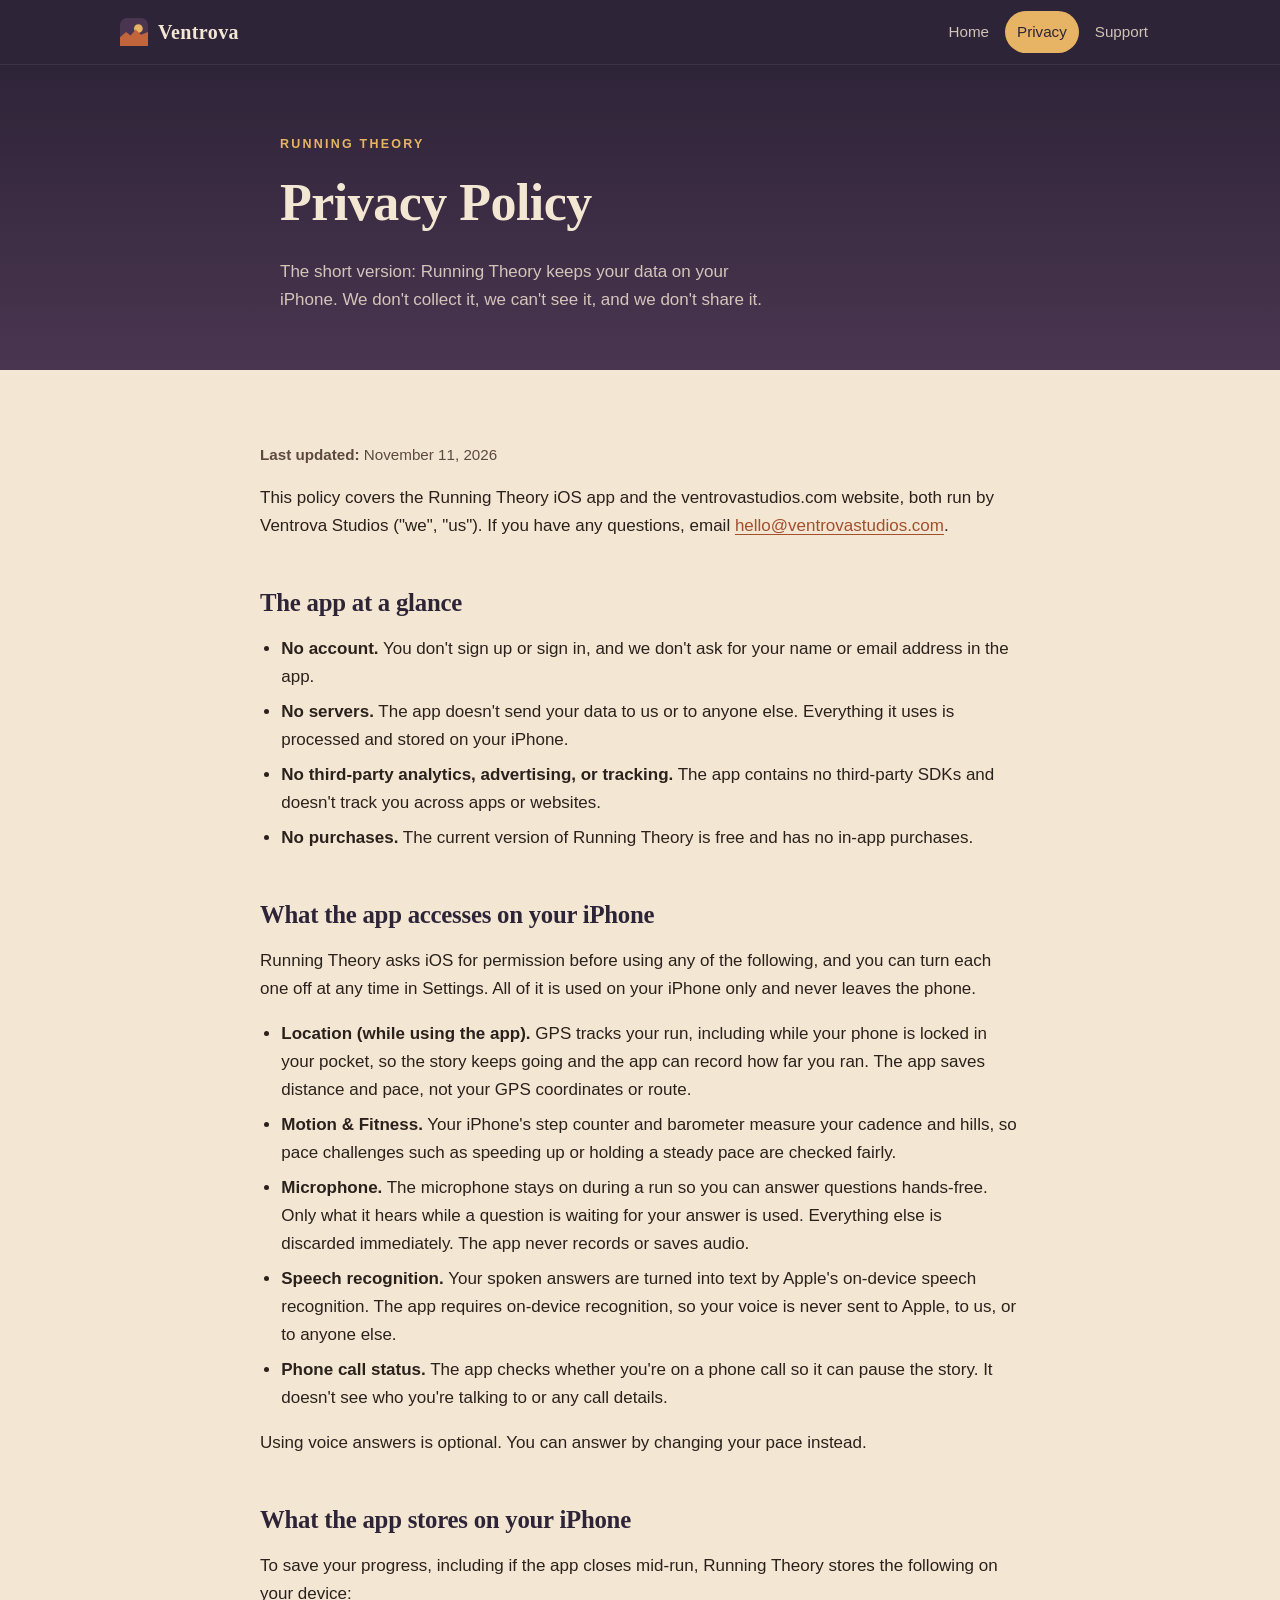
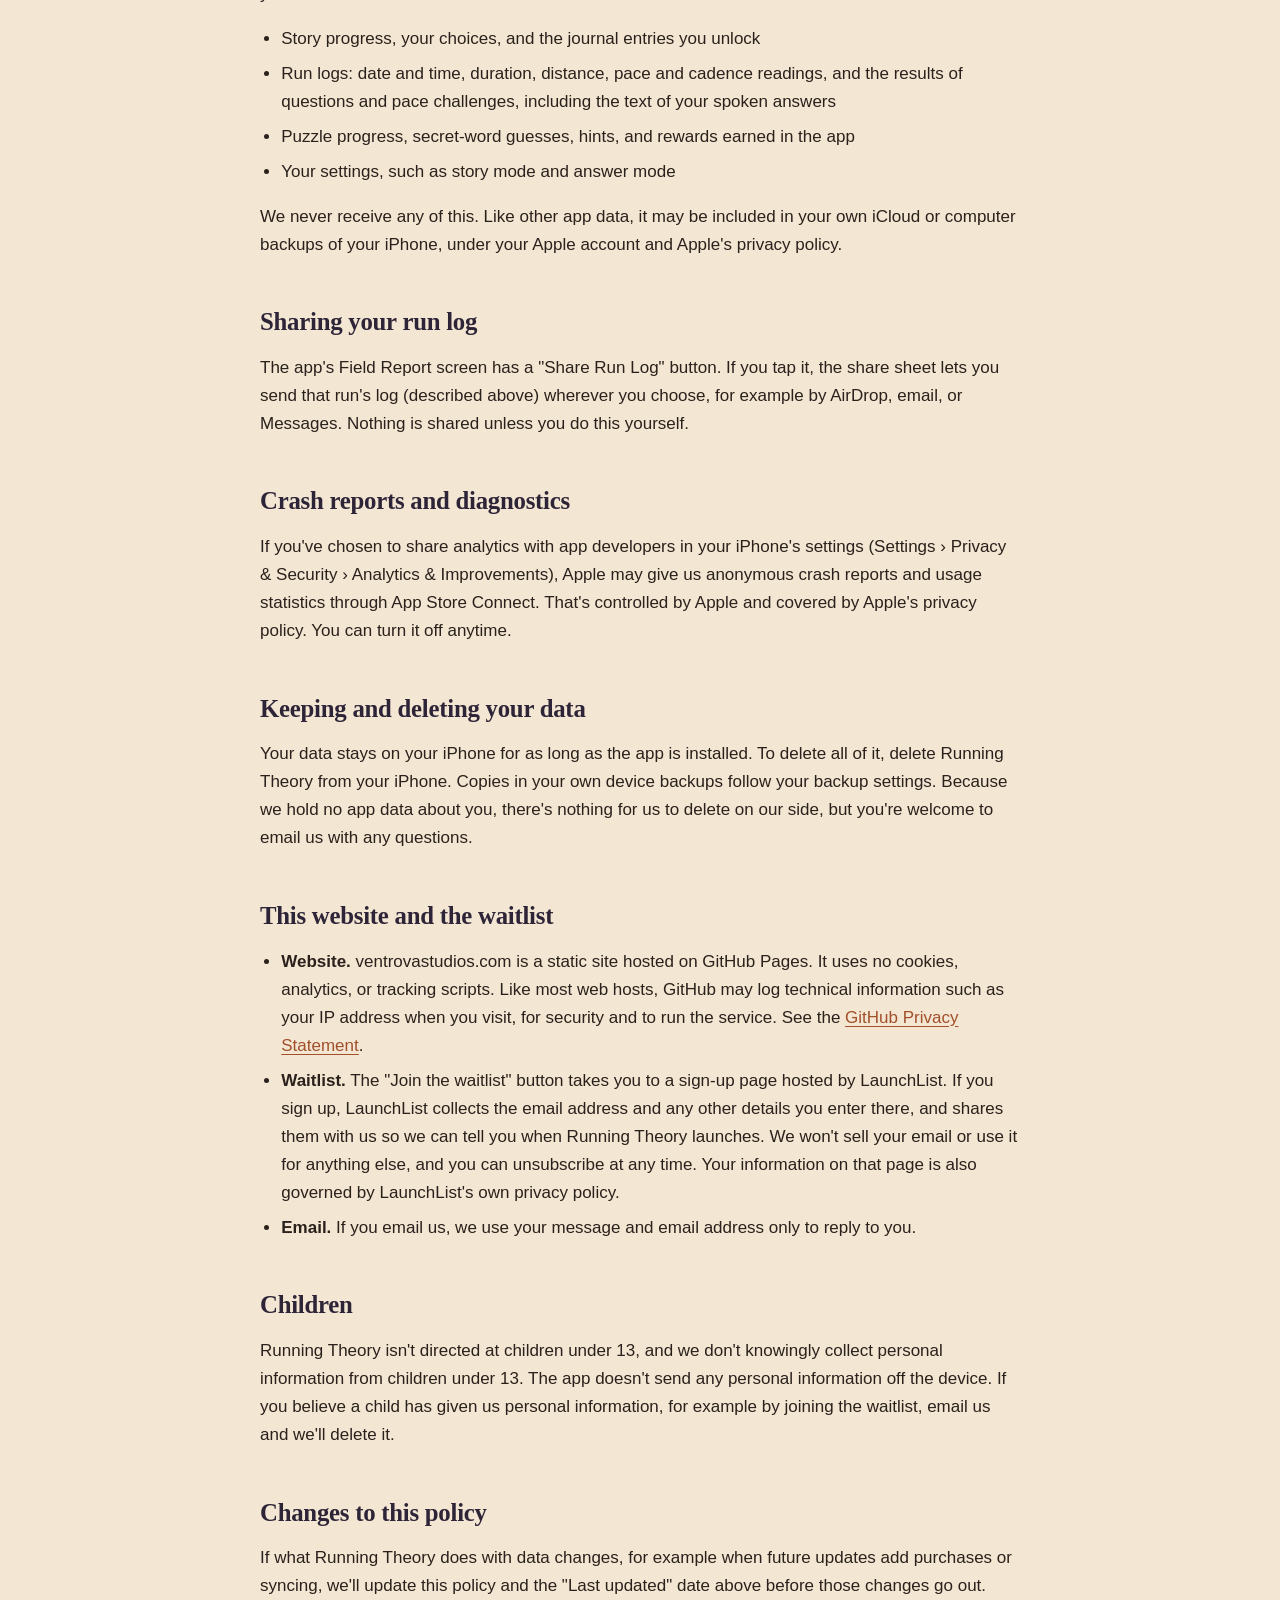
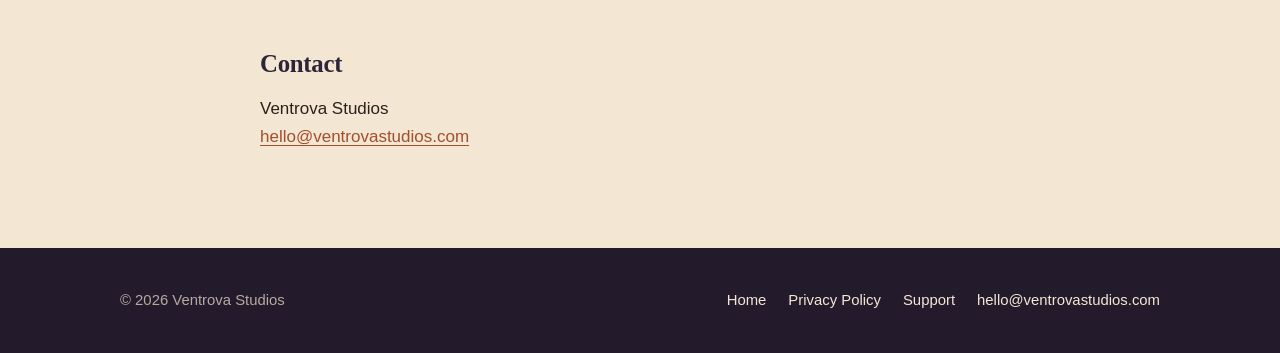
==== privacy.html @ 7eede2f4 "Add Ventrova Studios website Static GitHub Pages site: home page with Running Theory, privacy policy" ====
<!DOCTYPE html>
<html lang="en">
<head>
  <meta charset="utf-8">
  <meta name="viewport" content="width=device-width, initial-scale=1">
  <title>Privacy Policy — Running Theory by Ventrova Studios</title>
  <meta name="description" content="Privacy policy for Running Theory, the story-mode running app from Ventrova Studios. Your data stays on your iPhone.">
  <meta name="theme-color" content="#2e2438">
  <link rel="icon" href="data:image/svg+xml,%3Csvg xmlns='http://www.w3.org/2000/svg' viewBox='0 0 32 32'%3E%3Crect width='32' height='32' rx='8' fill='%232e2438'/%3E%3Ccircle cx='21' cy='12' r='5' fill='%23e7b465'/%3E%3Cpath d='M0 32V22l7-6 5 4 6-7 6 6 8-3v16z' fill='%23c2643c'/%3E%3C/svg%3E">
  <link rel="stylesheet" href="style.css">
</head>
<body>
  <a class="skip-link" href="#main">Skip to content</a>

  <header class="site-header">
    <nav class="container nav" aria-label="Main">
      <a class="brand" href="index.html">
        <svg class="brand-mark" viewBox="0 0 32 32" aria-hidden="true"><rect width="32" height="32" rx="8" fill="#4a3550"/><circle cx="21" cy="12" r="5" fill="#e7b465"/><path d="M0 32V22l7-6 5 4 6-7 6 6 8-3v16z" fill="#c2643c"/></svg>
        <span class="brand-text">Ventrova</span>
      </a>
      <ul class="nav-links">
        <li><a href="index.html">Home</a></li>
        <li><a href="privacy.html" aria-current="page">Privacy</a></li>
        <li><a href="support.html">Support</a></li>
      </ul>
    </nav>
  </header>

  <main id="main">
    <section class="page-header">
      <div class="container narrow">
        <span class="eyebrow">Running Theory</span>
        <h1>Privacy Policy</h1>
        <p>The short version: Running Theory keeps your data on your iPhone. We don't collect it, we can't see it, and we don't share it.</p>
      </div>
    </section>

    <div class="container narrow prose">
      <p class="updated"><strong>Last updated:</strong> November 11, 2026</p>

      <p>This policy covers the Running Theory iOS app and the ventrovastudios.com website, both run by Ventrova Studios ("we", "us"). If you have any questions, email <a href="mailto:hello@ventrovastudios.com">hello@ventrovastudios.com</a>.</p>

      <h2>The app at a glance</h2>
      <ul>
        <li><strong>No account.</strong> You don't sign up or sign in, and we don't ask for your name or email address in the app.</li>
        <li><strong>No servers.</strong> The app doesn't send your data to us or to anyone else. Everything it uses is processed and stored on your iPhone.</li>
        <li><strong>No third-party analytics, advertising, or tracking.</strong> The app contains no third-party SDKs and doesn't track you across apps or websites.</li>
        <li><strong>No purchases.</strong> The current version of Running Theory is free and has no in-app purchases.</li>
      </ul>

      <h2>What the app accesses on your iPhone</h2>
      <p>Running Theory asks iOS for permission before using any of the following, and you can turn each one off at any time in Settings. All of it is used on your iPhone only and never leaves the phone.</p>
      <ul>
        <li><strong>Location (while using the app).</strong> GPS tracks your run, including while your phone is locked in your pocket, so the story keeps going and the app can record how far you ran. The app saves distance and pace, not your GPS coordinates or route.</li>
        <li><strong>Motion &amp; Fitness.</strong> Your iPhone's step counter and barometer measure your cadence and hills, so pace challenges such as speeding up or holding a steady pace are checked fairly.</li>
        <li><strong>Microphone.</strong> The microphone stays on during a run so you can answer questions hands-free. Only what it hears while a question is waiting for your answer is used. Everything else is discarded immediately. The app never records or saves audio.</li>
        <li><strong>Speech recognition.</strong> Your spoken answers are turned into text by Apple's on-device speech recognition. The app requires on-device recognition, so your voice is never sent to Apple, to us, or to anyone else.</li>
        <li><strong>Phone call status.</strong> The app checks whether you're on a phone call so it can pause the story. It doesn't see who you're talking to or any call details.</li>
      </ul>
      <p>Using voice answers is optional. You can answer by changing your pace instead.</p>

      <h2>What the app stores on your iPhone</h2>
      <p>To save your progress, including if the app closes mid-run, Running Theory stores the following on your device:</p>
      <ul>
        <li>Story progress, your choices, and the journal entries you unlock</li>
        <li>Run logs: date and time, duration, distance, pace and cadence readings, and the results of questions and pace challenges, including the text of your spoken answers</li>
        <li>Puzzle progress, secret-word guesses, hints, and rewards earned in the app</li>
        <li>Your settings, such as story mode and answer mode</li>
      </ul>
      <p>We never receive any of this. Like other app data, it may be included in your own iCloud or computer backups of your iPhone, under your Apple account and Apple's privacy policy.</p>

      <h2>Sharing your run log</h2>
      <p>The app's Field Report screen has a "Share Run Log" button. If you tap it, the share sheet lets you send that run's log (described above) wherever you choose, for example by AirDrop, email, or Messages. Nothing is shared unless you do this yourself.</p>

      <h2>Crash reports and diagnostics</h2>
      <p>If you've chosen to share analytics with app developers in your iPhone's settings (Settings › Privacy &amp; Security › Analytics &amp; Improvements), Apple may give us anonymous crash reports and usage statistics through App Store Connect. That's controlled by Apple and covered by Apple's privacy policy. You can turn it off anytime.</p>

      <h2>Keeping and deleting your data</h2>
      <p>Your data stays on your iPhone for as long as the app is installed. To delete all of it, delete Running Theory from your iPhone. Copies in your own device backups follow your backup settings. Because we hold no app data about you, there's nothing for us to delete on our side, but you're welcome to email us with any questions.</p>

      <h2>This website and the waitlist</h2>
      <ul>
        <li><strong>Website.</strong> ventrovastudios.com is a static site hosted on GitHub Pages. It uses no cookies, analytics, or tracking scripts. Like most web hosts, GitHub may log technical information such as your IP address when you visit, for security and to run the service. See the <a href="https://docs.github.com/en/site-policy/privacy-policies/github-general-privacy-statement">GitHub Privacy Statement</a>.</li>
        <li><strong>Waitlist.</strong> The "Join the waitlist" button takes you to a sign-up page hosted by LaunchList. If you sign up, LaunchList collects the email address and any other details you enter there, and shares them with us so we can tell you when Running Theory launches. We won't sell your email or use it for anything else, and you can unsubscribe at any time. Your information on that page is also governed by LaunchList's own privacy policy.</li>
        <li><strong>Email.</strong> If you email us, we use your message and email address only to reply to you.</li>
      </ul>

      <h2>Children</h2>
      <p>Running Theory isn't directed at children under 13, and we don't knowingly collect personal information from children under 13. The app doesn't send any personal information off the device. If you believe a child has given us personal information, for example by joining the waitlist, email us and we'll delete it.</p>

      <h2>Changes to this policy</h2>
      <p>If what Running Theory does with data changes, for example when future updates add purchases or syncing, we'll update this policy and the "Last updated" date above before those changes go out.</p>

      <h2>Contact</h2>
      <p>Ventrova Studios<br><a href="mailto:hello@ventrovastudios.com">hello@ventrovastudios.com</a></p>
    </div>
  </main>

  <footer class="site-footer">
    <div class="container footer-inner">
      <p>© 2026 Ventrova Studios</p>
      <ul class="footer-links">
        <li><a href="index.html">Home</a></li>
        <li><a href="privacy.html">Privacy Policy</a></li>
        <li><a href="support.html">Support</a></li>
        <li><a href="mailto:hello@ventrovastudios.com">hello@ventrovastudios.com</a></li>
      </ul>
    </div>
  </footer>
</body>
</html>
---- style.css ----
/* Ventrova Studios — shared styles */

:root {
  --sand: #f3e7d3;
  --sand-deep: #e6d2b3;
  --terracotta: #c2643c;
  --terracotta-dark: #a24f2c;
  --clay: #8a4a2f;
  --dusk: #2e2438;
  --dusk-mid: #4a3550;
  --ink: #2b211c;
  --ink-soft: #5c4a3f;
  --gold: #e7b465;
  --radius: 14px;
  --max: 1080px;
  --serif: "Iowan Old Style", "Palatino Linotype", Palatino, Georgia, serif;
  --sans: -apple-system, BlinkMacSystemFont, "Segoe UI", Roboto, "Helvetica Neue", Arial, sans-serif;
}

*,
*::before,
*::after { box-sizing: border-box; }

html { -webkit-text-size-adjust: 100%; }

body {
  margin: 0;
  font-family: var(--sans);
  font-size: 1.0625rem;
  line-height: 1.65;
  color: var(--ink);
  background: var(--sand);
  display: flex;
  flex-direction: column;
  min-height: 100vh;
}

main { flex: 1; }

img, svg { max-width: 100%; display: block; }

a { color: var(--terracotta-dark); text-underline-offset: 3px; }
a:hover { color: var(--clay); }

h1, h2, h3 {
  font-family: var(--serif);
  line-height: 1.15;
  letter-spacing: -0.01em;
  margin: 0 0 0.5em;
}

.container {
  width: 100%;
  max-width: var(--max);
  margin: 0 auto;
  padding: 0 20px;
}

.narrow { max-width: 760px; }

.skip-link {
  position: absolute;
  left: -999px;
  top: 0;
  background: var(--terracotta);
  color: #fff;
  padding: 8px 14px;
  z-index: 100;
}
.skip-link:focus { left: 12px; top: 12px; }

/* ---------- Nav ---------- */

.site-header {
  background: var(--dusk);
  color: var(--sand);
  position: sticky;
  top: 0;
  z-index: 10;
  border-bottom: 1px solid rgba(243, 231, 211, 0.08);
}

.nav {
  display: flex;
  align-items: center;
  justify-content: space-between;
  gap: 16px;
  min-height: 64px;
}

.brand {
  display: inline-flex;
  align-items: center;
  gap: 10px;
  color: var(--sand);
  text-decoration: none;
  font-family: var(--serif);
  font-size: 1.25rem;
  font-weight: 600;
  letter-spacing: 0.02em;
}
.brand:hover { color: #fff; }
.brand-mark { width: 28px; height: 28px; flex: none; }

.nav-links {
  display: flex;
  gap: 4px;
  list-style: none;
  margin: 0;
  padding: 0;
}

.nav-links a {
  display: block;
  padding: 8px 12px;
  border-radius: 999px;
  color: rgba(243, 231, 211, 0.82);
  text-decoration: none;
  font-size: 0.95rem;
  font-weight: 500;
}
.nav-links a:hover { color: #fff; background: rgba(243, 231, 211, 0.08); }
.nav-links a[aria-current="page"] { color: var(--dusk); background: var(--gold); }

/* ---------- Hero ---------- */

.hero {
  position: relative;
  overflow: hidden;
  color: var(--sand);
  background:
    radial-gradient(circle at 78% 30%, rgba(231, 180, 101, 0.55) 0, rgba(231, 180, 101, 0) 22%),
    linear-gradient(180deg, var(--dusk) 0%, var(--dusk-mid) 45%, #9b5440 78%, var(--terracotta) 100%);
  padding: 96px 0 0;
}

.hero-inner { position: relative; z-index: 2; padding-bottom: 150px; }

.eyebrow {
  display: inline-block;
  font-size: 0.78rem;
  font-weight: 600;
  letter-spacing: 0.18em;
  text-transform: uppercase;
  color: var(--gold);
  margin-bottom: 18px;
}

.hero h1 {
  font-size: clamp(2.6rem, 8vw, 4.75rem);
  font-weight: 600;
  margin-bottom: 0.3em;
}

.hero .lede {
  font-size: clamp(1.15rem, 2.6vw, 1.45rem);
  max-width: 34ch;
  color: rgba(243, 231, 211, 0.9);
  margin: 0 0 32px;
}

.canyon {
  position: absolute;
  left: 0;
  right: 0;
  bottom: -1px;
  width: 100%;
  height: auto;
  z-index: 1;
}

/* ---------- Buttons ---------- */

.btn {
  display: inline-flex;
  align-items: center;
  justify-content: center;
  gap: 8px;
  min-height: 48px;
  padding: 12px 26px;
  border-radius: 999px;
  font-weight: 600;
  font-size: 1rem;
  text-decoration: none;
  transition: transform 0.15s ease, background-color 0.15s ease, box-shadow 0.15s ease;
}
.btn:hover { transform: translateY(-1px); }

.btn-primary {
  background: var(--terracotta);
  color: #fff;
  box-shadow: 0 6px 18px rgba(162, 79, 44, 0.35);
}
.btn-primary:hover { background: var(--terracotta-dark); color: #fff; }

.btn-ghost {
  color: var(--sand);
  border: 1.5px solid rgba(243, 231, 211, 0.45);
}
.btn-ghost:hover { color: #fff; border-color: var(--sand); }

.btn-row { display: flex; flex-wrap: wrap; gap: 12px; }

/* ---------- Sections ---------- */

.section { padding: 80px 0; }

.section-sand { background: var(--sand); }
.section-deep { background: var(--sand-deep); }

.section-title {
  font-size: clamp(1.9rem, 5vw, 2.75rem);
  color: var(--dusk);
}

/* App feature */

.app {
  display: grid;
  grid-template-columns: 1.1fr 0.9fr;
  gap: 56px;
  align-items: center;
}

.app-tag {
  display: inline-block;
  font-size: 0.8rem;
  font-weight: 600;
  letter-spacing: 0.12em;
  text-transform: uppercase;
  color: var(--terracotta-dark);
  margin-bottom: 12px;
}

.app-pitch {
  font-size: 1.2rem;
  color: var(--ink-soft);
  margin: 0 0 28px;
  max-width: 46ch;
}

.app-pitch strong { color: var(--ink); }

.features {
  list-style: none;
  padding: 0;
  margin: 0 0 32px;
  display: grid;
  gap: 16px;
}

.features li {
  display: grid;
  grid-template-columns: 40px 1fr;
  gap: 14px;
  align-items: start;
}

.feature-icon {
  width: 40px;
  height: 40px;
  border-radius: 12px;
  background: var(--dusk);
  color: var(--gold);
  display: grid;
  place-items: center;
}
.feature-icon svg { width: 20px; height: 20px; }

.features strong { display: block; color: var(--dusk); }
.features span { color: var(--ink-soft); font-size: 0.98rem; }

.app-note { margin-top: 14px; font-size: 0.92rem; color: var(--ink-soft); }

/* Episode card */

.episode-card {
  position: relative;
  background: linear-gradient(160deg, var(--dusk) 0%, #3d2c45 60%, #5a3a3e 100%);
  color: var(--sand);
  border-radius: 24px;
  padding: 32px 28px;
  box-shadow: 0 24px 50px rgba(46, 36, 56, 0.28);
  overflow: hidden;
}

.episode-card::after {
  content: "";
  position: absolute;
  inset: auto -40px -60px auto;
  width: 200px;
  height: 200px;
  border-radius: 50%;
  background: radial-gradient(circle, rgba(231, 180, 101, 0.35), rgba(231, 180, 101, 0) 70%);
}

.episode-meta {
  font-size: 0.78rem;
  letter-spacing: 0.16em;
  text-transform: uppercase;
  color: var(--gold);
  margin-bottom: 10px;
}

.episode-card h3 { font-size: 1.6rem; margin-bottom: 18px; }

.transcript {
  font-family: var(--serif);
  font-style: italic;
  font-size: 1.08rem;
  line-height: 1.55;
  border-left: 2px solid var(--terracotta);
  padding-left: 16px;
  margin: 0 0 22px;
  color: rgba(243, 231, 211, 0.92);
}

.transcript cite {
  display: block;
  margin-top: 10px;
  font-style: normal;
  font-family: var(--sans);
  font-size: 0.82rem;
  color: rgba(243, 231, 211, 0.6);
}

.progress {
  height: 6px;
  border-radius: 999px;
  background: rgba(243, 231, 211, 0.15);
  overflow: hidden;
}
.progress span {
  display: block;
  width: 38%;
  height: 100%;
  background: linear-gradient(90deg, var(--terracotta), var(--gold));
}

.progress-labels {
  display: flex;
  justify-content: space-between;
  font-size: 0.8rem;
  color: rgba(243, 231, 211, 0.6);
  margin-top: 8px;
  font-variant-numeric: tabular-nums;
}

.word-slots {
  display: flex;
  gap: 8px;
  margin-top: 22px;
}
.word-slots span {
  flex: 1;
  aspect-ratio: 1;
  max-width: 44px;
  border-radius: 10px;
  border: 1.5px dashed rgba(243, 231, 211, 0.35);
  display: grid;
  place-items: center;
  font-family: var(--serif);
  font-weight: 600;
  font-size: 1.1rem;
}
.word-slots span.found {
  border-style: solid;
  border-color: var(--gold);
  color: var(--gold);
}
.word-caption { font-size: 0.8rem; color: rgba(243, 231, 211, 0.6); margin-top: 8px; }

/* Contact band */

.contact {
  text-align: center;
  background: var(--dusk);
  color: var(--sand);
}
.contact .section-title { color: var(--sand); }
.contact p { color: rgba(243, 231, 211, 0.8); margin: 0 auto 24px; max-width: 46ch; }
.contact-email {
  font-family: var(--serif);
  font-size: clamp(1.3rem, 4.6vw, 1.9rem);
  color: var(--gold);
  text-decoration: none;
  word-break: break-word;
}
.contact-email:hover { color: #fff; text-decoration: underline; }

/* ---------- Content pages ---------- */

.page-header {
  background: linear-gradient(180deg, var(--dusk) 0%, var(--dusk-mid) 100%);
  color: var(--sand);
  padding: 64px 0 56px;
}
.page-header h1 { font-size: clamp(2.2rem, 6vw, 3.25rem); }
.page-header p { color: rgba(243, 231, 211, 0.82); margin: 0; max-width: 52ch; }

.prose { padding: 56px 0 80px; }
.prose h2 {
  font-size: 1.55rem;
  color: var(--dusk);
  margin-top: 2em;
}
.prose h2:first-child { margin-top: 0; }
.prose h3 { font-size: 1.2rem; color: var(--dusk); margin-top: 1.6em; }
.prose ul { padding-left: 1.25em; }
.prose li { margin-bottom: 0.4em; }
.prose .updated { color: var(--ink-soft); font-size: 0.95rem; }

.card {
  background: #fbf5ea;
  border: 1px solid var(--sand-deep);
  border-radius: var(--radius);
  padding: 24px;
}

.support-contact {
  display: flex;
  flex-wrap: wrap;
  align-items: center;
  justify-content: space-between;
  gap: 16px;
  margin-bottom: 48px;
}
.support-contact h2 { margin: 0 0 4px; font-size: 1.35rem; }
.support-contact p { margin: 0; color: var(--ink-soft); }

/* FAQ */

.faq { display: grid; gap: 12px; }

.faq details {
  background: #fbf5ea;
  border: 1px solid var(--sand-deep);
  border-radius: var(--radius);
  padding: 0 20px;
}

.faq summary {
  cursor: pointer;
  list-style: none;
  padding: 18px 32px 18px 0;
  font-weight: 600;
  color: var(--dusk);
  position: relative;
}
.faq summary::-webkit-details-marker { display: none; }
.faq summary::after {
  content: "+";
  position: absolute;
  right: 0;
  top: 50%;
  transform: translateY(-50%);
  font-size: 1.4rem;
  font-weight: 400;
  color: var(--terracotta);
}
.faq details[open] summary::after { content: "\2212"; }
.faq details p { margin: 0 0 18px; color: var(--ink-soft); }

/* ---------- Footer ---------- */

.site-footer {
  background: #231b2b;
  color: rgba(243, 231, 211, 0.7);
  padding: 40px 0;
  font-size: 0.93rem;
}

.footer-inner {
  display: flex;
  flex-wrap: wrap;
  justify-content: space-between;
  align-items: center;
  gap: 20px;
}

.footer-links {
  display: flex;
  flex-wrap: wrap;
  gap: 6px 22px;
  list-style: none;
  margin: 0;
  padding: 0;
}
.site-footer a { color: var(--sand); text-decoration: none; }
.site-footer a:hover { color: var(--gold); text-decoration: underline; }
.site-footer p { margin: 0; }

/* ---------- Focus ---------- */

a:focus-visible,
summary:focus-visible {
  outline: 3px solid var(--gold);
  outline-offset: 3px;
  border-radius: 6px;
}

/* ---------- Responsive ---------- */

@media (max-width: 860px) {
  .app { grid-template-columns: 1fr; gap: 40px; }
}

@media (max-width: 560px) {
  body { font-size: 1rem; }
  .container { padding: 0 16px; }
  .nav { min-height: 58px; gap: 8px; }
  .brand { font-size: 1.1rem; gap: 8px; }
  .brand-mark { width: 24px; height: 24px; }
  .nav-links a { padding: 7px 10px; font-size: 0.88rem; }
  .hero { padding-top: 64px; }
  .hero-inner { padding-bottom: 100px; }
  .btn-row .btn { flex: 1 1 100%; }
  .section { padding: 60px 0; }
  .episode-card { padding: 26px 20px; }
  .footer-inner { flex-direction: column; align-items: flex-start; }
}

@media (max-width: 360px) {
  .brand-text { display: none; }
}

@media (prefers-reduced-motion: reduce) {
  .btn { transition: none; }
  .btn:hover { transform: none; }
}
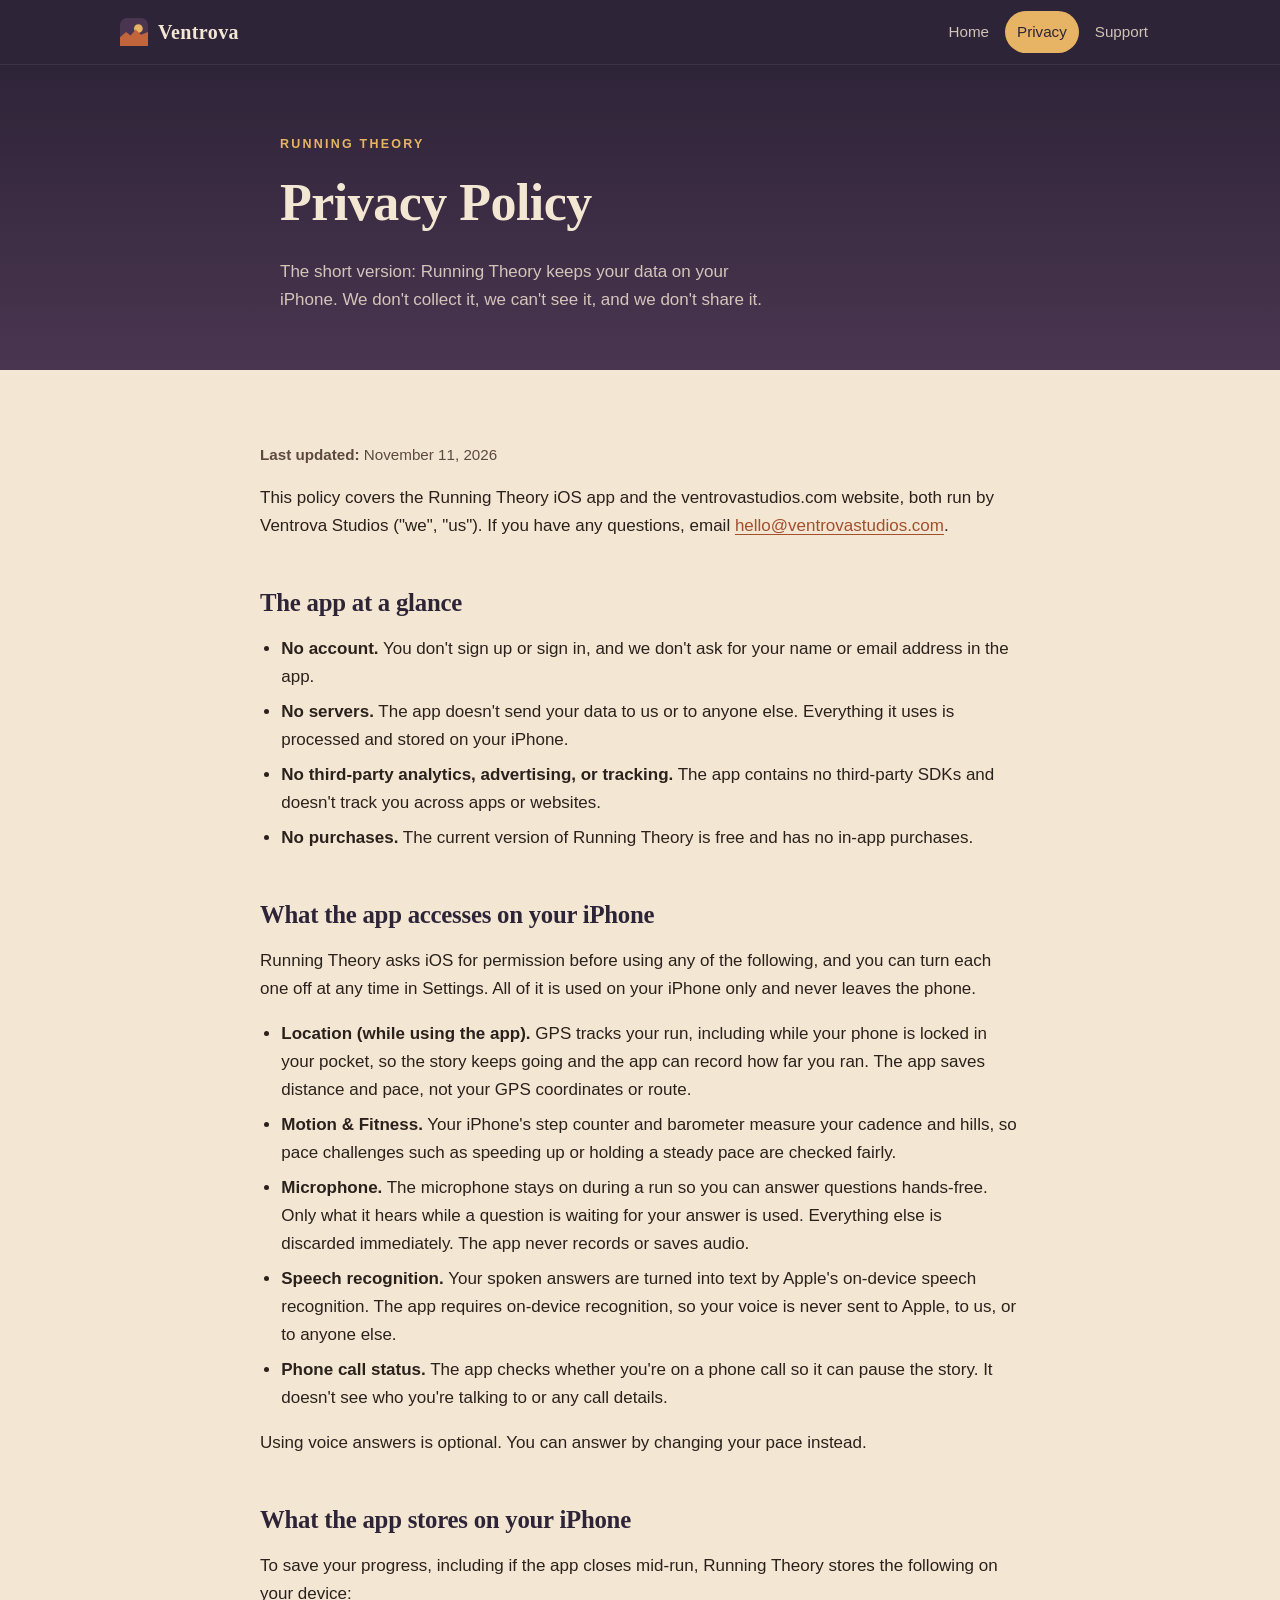
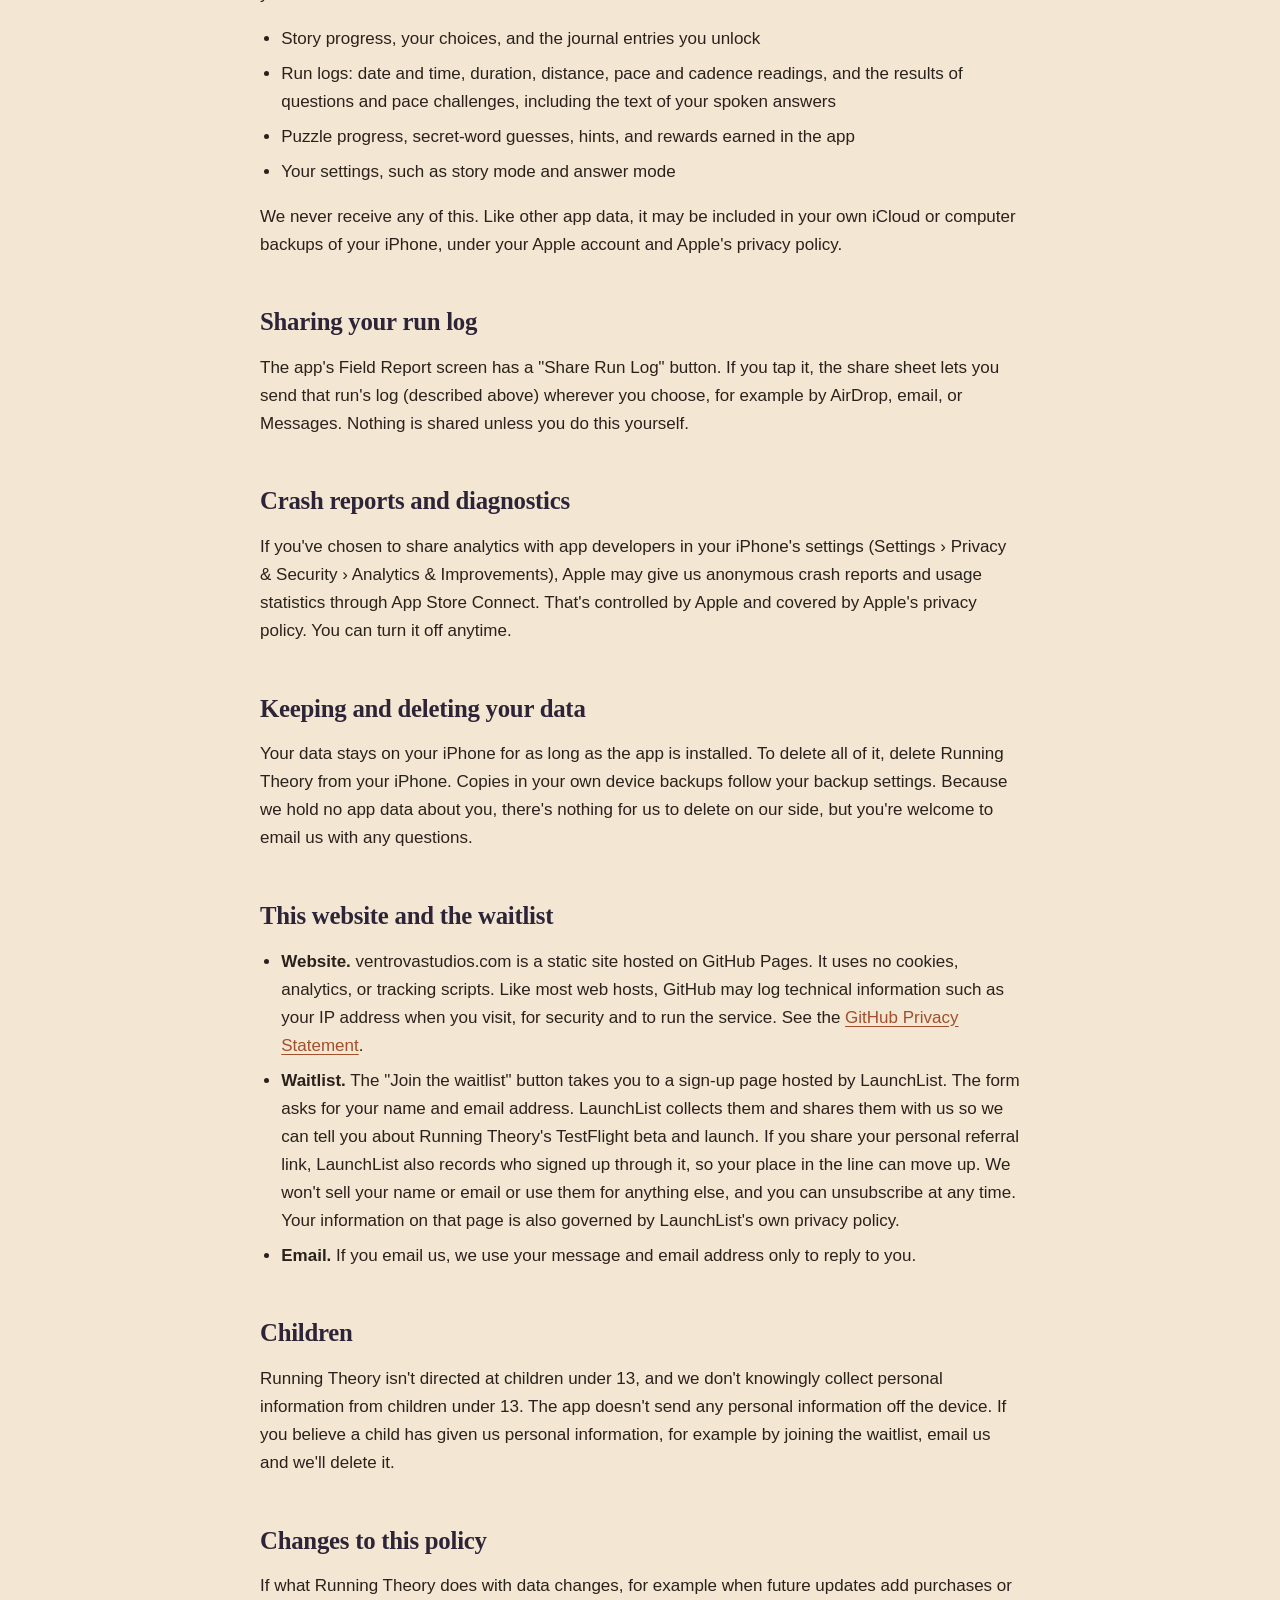
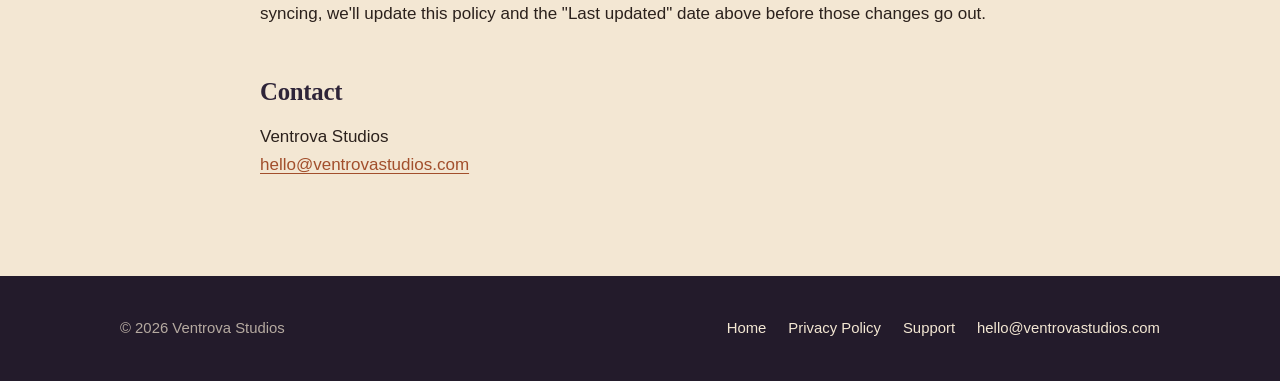
==== commit b162e967: "Describe waitlist fields exactly and remove placeholder episode card The LaunchList form asks for na" ====
--- a/privacy.html
+++ b/privacy.html
@@ -81,7 +81,7 @@
       <h2>This website and the waitlist</h2>
       <ul>
         <li><strong>Website.</strong> ventrovastudios.com is a static site hosted on GitHub Pages. It uses no cookies, analytics, or tracking scripts. Like most web hosts, GitHub may log technical information such as your IP address when you visit, for security and to run the service. See the <a href="https://docs.github.com/en/site-policy/privacy-policies/github-general-privacy-statement">GitHub Privacy Statement</a>.</li>
-        <li><strong>Waitlist.</strong> The "Join the waitlist" button takes you to a sign-up page hosted by LaunchList. If you sign up, LaunchList collects the email address and any other details you enter there, and shares them with us so we can tell you when Running Theory launches. We won't sell your email or use it for anything else, and you can unsubscribe at any time. Your information on that page is also governed by LaunchList's own privacy policy.</li>
+        <li><strong>Waitlist.</strong> The "Join the waitlist" button takes you to a sign-up page hosted by LaunchList. The form asks for your name and email address. LaunchList collects them and shares them with us so we can tell you about Running Theory's TestFlight beta and launch. If you share your personal referral link, LaunchList also records who signed up through it, so your place in the line can move up. We won't sell your name or email or use them for anything else, and you can unsubscribe at any time. Your information on that page is also governed by LaunchList's own privacy policy.</li>
         <li><strong>Email.</strong> If you email us, we use your message and email address only to reply to you.</li>
       </ul>
 
